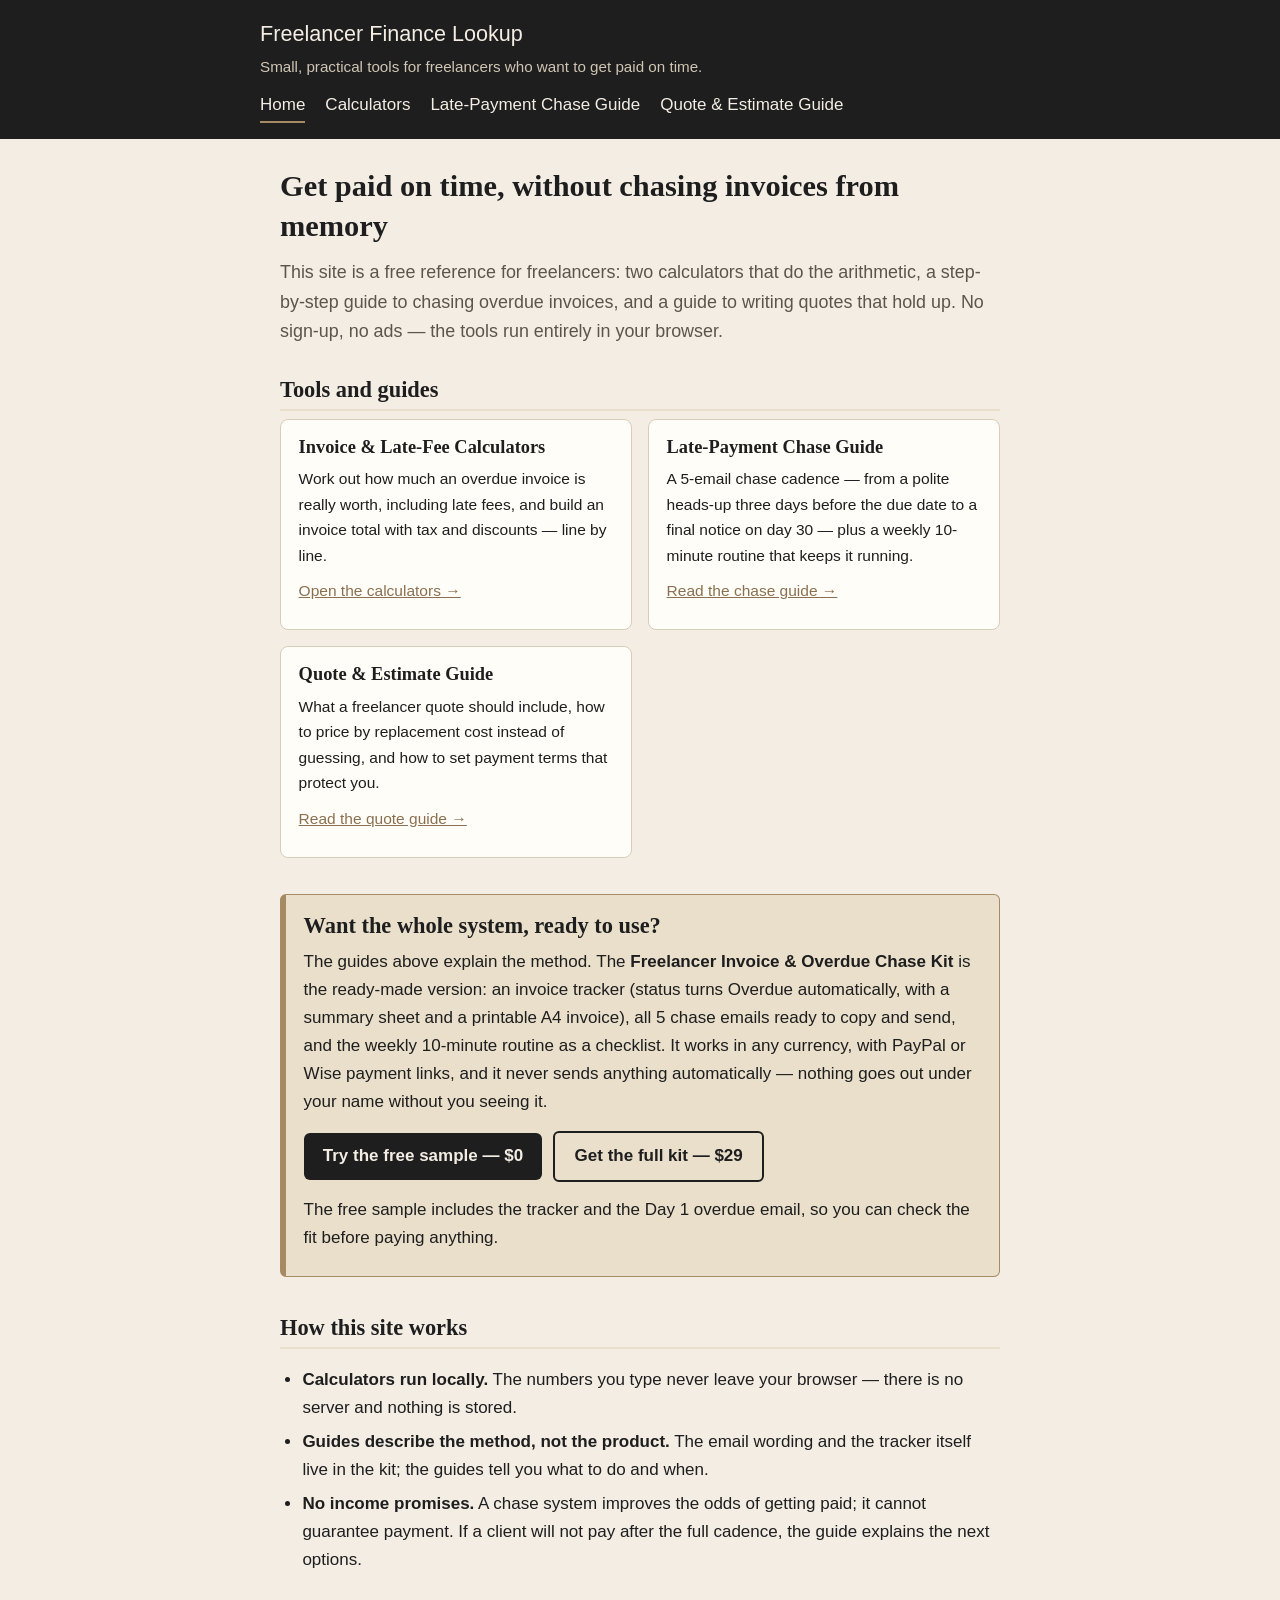
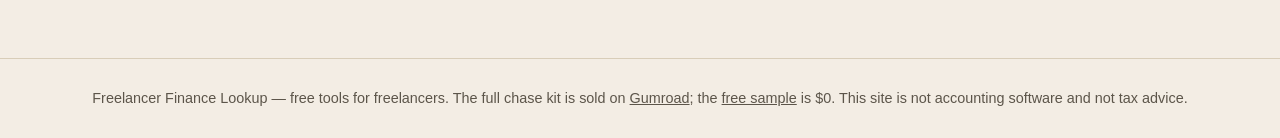
==== index.html @ ab3d8804 "Initial site: freelancer invoice tools" ====
<!DOCTYPE html>
<html lang="en">
<head>
<meta charset="utf-8">
<meta name="viewport" content="width=device-width, initial-scale=1">
<title>Freelancer Finance Lookup — Invoice, Quote &amp; Late-Payment Tools</title>
<meta name="description" content="Free lookup tools and guides for freelancers: calculate late fees and invoice totals, follow a 5-email late-payment chase cadence, and write quotes that get paid.">
<link rel="stylesheet" href="styles.css">
</head>
<body>
<header class="site-header">
  <div class="wrap">
    <p class="site-title"><a href="index.html">Freelancer Finance Lookup</a></p>
    <p class="site-tagline">Small, practical tools for freelancers who want to get paid on time.</p>
    <nav class="site-nav" aria-label="Main navigation">
      <a href="index.html" aria-current="page">Home</a>
      <a href="calculators.html">Calculators</a>
      <a href="chase-guide.html">Late-Payment Chase Guide</a>
      <a href="quote-guide.html">Quote &amp; Estimate Guide</a>
    </nav>
  </div>
</header>

<main>
  <h1>Get paid on time, without chasing invoices from memory</h1>
  <p class="lede">This site is a free reference for freelancers: two calculators that do the arithmetic, a step-by-step guide to chasing overdue invoices, and a guide to writing quotes that hold up. No sign-up, no ads — the tools run entirely in your browser.</p>

  <section aria-labelledby="tools-heading">
    <h2 id="tools-heading">Tools and guides</h2>
    <div class="tool-grid">
      <article class="tool-card">
        <h3><a href="calculators.html">Invoice &amp; Late-Fee Calculators</a></h3>
        <p>Work out how much an overdue invoice is really worth, including late fees, and build an invoice total with tax and discounts — line by line.</p>
        <p><a href="calculators.html">Open the calculators &rarr;</a></p>
      </article>
      <article class="tool-card">
        <h3><a href="chase-guide.html">Late-Payment Chase Guide</a></h3>
        <p>A 5-email chase cadence — from a polite heads-up three days before the due date to a final notice on day 30 — plus a weekly 10-minute routine that keeps it running.</p>
        <p><a href="chase-guide.html">Read the chase guide &rarr;</a></p>
      </article>
      <article class="tool-card">
        <h3><a href="quote-guide.html">Quote &amp; Estimate Guide</a></h3>
        <p>What a freelancer quote should include, how to price by replacement cost instead of guessing, and how to set payment terms that protect you.</p>
        <p><a href="quote-guide.html">Read the quote guide &rarr;</a></p>
      </article>
    </div>
  </section>

  <section class="cta" aria-labelledby="kit-heading">
    <h2 id="kit-heading">Want the whole system, ready to use?</h2>
    <p>The guides above explain the method. The <strong>Freelancer Invoice &amp; Overdue Chase Kit</strong> is the ready-made version: an invoice tracker (status turns Overdue automatically, with a summary sheet and a printable A4 invoice), all 5 chase emails ready to copy and send, and the weekly 10-minute routine as a checklist. It works in any currency, with PayPal or Wise payment links, and it never sends anything automatically — nothing goes out under your name without you seeing it.</p>
    <p><a class="cta-button" href="https://kitkit2.gumroad.com/l/rjaklp">Try the free sample — $0</a>
    <a class="cta-button secondary" href="https://kitkit2.gumroad.com/l/wztca">Get the full kit — $29</a></p>
    <p>The free sample includes the tracker and the Day 1 overdue email, so you can check the fit before paying anything.</p>
  </section>

  <section aria-labelledby="how-heading">
    <h2 id="how-heading">How this site works</h2>
    <ul>
      <li><strong>Calculators run locally.</strong> The numbers you type never leave your browser — there is no server and nothing is stored.</li>
      <li><strong>Guides describe the method, not the product.</strong> The email wording and the tracker itself live in the kit; the guides tell you what to do and when.</li>
      <li><strong>No income promises.</strong> A chase system improves the odds of getting paid; it cannot guarantee payment. If a client will not pay after the full cadence, the guide explains the next options.</li>
    </ul>
  </section>
</main>

<footer class="site-footer">
  <p>Freelancer Finance Lookup — free tools for freelancers. The full chase kit is sold on <a href="https://kitkit2.gumroad.com/l/wztca">Gumroad</a>; the <a href="https://kitkit2.gumroad.com/l/rjaklp">free sample</a> is $0. This site is not accounting software and not tax advice.</p>
</footer>
</body>
</html>
---- styles.css ----
/* Freelancer Finance Lookup — shared styles.
   Palette: paper #F3EDE4, ink #1E1E1E, tan #A68A64. CSS only, no images. */

:root {
  --paper: #F3EDE4;
  --card: #FFFDF8;
  --ink: #1E1E1E;
  --muted: #5C554A;
  --tan: #A68A64;
  --tan-dark: #8A7050;
  --tan-light: #E9DFCB;
  --border: #D8CDB8;
  --green: #2E6B3A;
}

* { box-sizing: border-box; }

body {
  margin: 0;
  background: var(--paper);
  color: var(--ink);
  font-family: -apple-system, BlinkMacSystemFont, "Segoe UI", Roboto, Helvetica, Arial, sans-serif;
  font-size: 17px;
  line-height: 1.65;
}

h1, h2, h3 {
  font-family: Georgia, "Times New Roman", serif;
  line-height: 1.3;
}

a { color: var(--tan-dark); }
a:hover { color: var(--ink); }

/* --- Header / nav --- */
.site-header {
  background: var(--ink);
  color: var(--paper);
  padding: 1rem 1.25rem;
}
.site-header .wrap {
  max-width: 760px;
  margin: 0 auto;
}
.site-title {
  margin: 0;
  font-size: 1.35rem;
}
.site-title a {
  color: var(--paper);
  text-decoration: none;
}
.site-title a:hover { color: var(--tan-light); }
.site-tagline {
  margin: 0.15rem 0 0.75rem;
  color: #CFC6B4;
  font-size: 0.95rem;
}
.site-nav {
  display: flex;
  flex-wrap: wrap;
  gap: 0.25rem 1.25rem;
}
.site-nav a {
  color: var(--paper);
  text-decoration: none;
  border-bottom: 2px solid transparent;
  padding-bottom: 2px;
}
.site-nav a:hover, .site-nav a[aria-current="page"] {
  border-bottom-color: var(--tan);
}

/* --- Layout --- */
main {
  max-width: 760px;
  margin: 0 auto;
  padding: 1.5rem 1.25rem 3rem;
}
section { margin-bottom: 2.25rem; }
h1 { font-size: 1.9rem; margin: 0.25rem 0 0.75rem; }
h2 { font-size: 1.4rem; margin: 1.75rem 0 0.5rem; border-bottom: 2px solid var(--tan-light); padding-bottom: 0.3rem; }
h3 { font-size: 1.15rem; margin: 1.25rem 0 0.4rem; }
p { margin: 0.5rem 0; }
ul, ol { padding-left: 1.4rem; }
li { margin-bottom: 0.35rem; }
.lede { font-size: 1.12rem; color: var(--muted); }

/* --- Cards (home index) --- */
.tool-grid {
  display: grid;
  grid-template-columns: 1fr;
  gap: 1rem;
}
@media (min-width: 600px) {
  .tool-grid { grid-template-columns: 1fr 1fr; }
}
.tool-card {
  background: var(--card);
  border: 1px solid var(--border);
  border-radius: 8px;
  padding: 1rem 1.1rem;
}
.tool-card h3 { margin-top: 0; }
.tool-card h3 a { color: var(--ink); text-decoration: none; }
.tool-card h3 a:hover { color: var(--tan-dark); }
.tool-card p { margin: 0.3rem 0 0.6rem; font-size: 0.97rem; }

/* --- Product callout --- */
.cta {
  background: var(--tan-light);
  border: 1px solid var(--tan);
  border-left: 6px solid var(--tan);
  border-radius: 6px;
  padding: 1rem 1.1rem;
}
.cta h2, .cta h3 { border: none; margin-top: 0; padding: 0; }
.cta .price { font-weight: bold; }
.cta-button {
  display: inline-block;
  background: var(--ink);
  color: var(--paper);
  text-decoration: none;
  font-weight: bold;
  padding: 0.6rem 1.2rem;
  border-radius: 6px;
  margin: 0.4rem 0.4rem 0.4rem 0;
}
.cta-button:hover { background: var(--tan-dark); color: var(--paper); }
.cta-button.secondary {
  background: transparent;
  color: var(--ink);
  border: 2px solid var(--ink);
}
.cta-button.secondary:hover { background: var(--ink); color: var(--paper); }

/* --- Steps / cadence --- */
.step-list { list-style: none; padding: 0; }
.step-list li {
  background: var(--card);
  border: 1px solid var(--border);
  border-radius: 6px;
  padding: 0.8rem 1rem;
  margin-bottom: 0.75rem;
}
.step-list .step-when {
  display: block;
  font-weight: bold;
  color: var(--tan-dark);
  font-size: 0.95rem;
  text-transform: uppercase;
  letter-spacing: 0.03em;
}

/* --- Forms / calculators --- */
.calc {
  background: var(--card);
  border: 1px solid var(--border);
  border-radius: 8px;
  padding: 1.1rem 1.2rem;
  margin-bottom: 2rem;
}
.calc h2 { border: none; margin-top: 0; padding: 0; }
.field { margin-bottom: 0.9rem; }
.field label { display: block; font-weight: bold; margin-bottom: 0.25rem; }
.field .hint { font-weight: normal; color: var(--muted); font-size: 0.9rem; }
.field input, .field select {
  width: 100%;
  max-width: 320px;
  padding: 0.5rem 0.6rem;
  font-size: 1rem;
  border: 1px solid var(--border);
  border-radius: 5px;
  background: #fff;
}
.field-row { display: flex; flex-wrap: wrap; gap: 0.75rem; }
.field-row .field { flex: 1 1 140px; }
button {
  font-size: 1rem;
  font-weight: bold;
  background: var(--ink);
  color: var(--paper);
  border: none;
  border-radius: 6px;
  padding: 0.6rem 1.2rem;
  cursor: pointer;
}
button:hover { background: var(--tan-dark); }
button.small {
  background: transparent;
  color: var(--tan-dark);
  border: 1px solid var(--tan);
  padding: 0.3rem 0.7rem;
  font-size: 0.9rem;
}
button.small:hover { background: var(--tan-light); color: var(--ink); }
.result {
  margin-top: 1rem;
  padding: 0.9rem 1rem;
  border: 1px solid var(--tan);
  border-left: 6px solid var(--tan);
  border-radius: 6px;
  background: var(--paper);
}
.result[hidden] { display: none; }
.result .total-line { font-size: 1.25rem; font-weight: bold; }
.result dl { margin: 0.4rem 0 0; }
.result dt { font-weight: bold; display: inline; }
.result dt::after { content: ": "; }
.result dd { display: inline; margin: 0; }
.result dd::after { content: ""; display: block; margin-bottom: 0.25rem; }
.error { color: #9B2C2C; font-weight: bold; }

table.line-items { width: 100%; border-collapse: collapse; margin-bottom: 0.75rem; }
table.line-items th, table.line-items td {
  border-bottom: 1px solid var(--border);
  padding: 0.4rem 0.3rem;
  text-align: left;
  vertical-align: middle;
}
table.line-items input { width: 100%; padding: 0.4rem; font-size: 0.95rem; border: 1px solid var(--border); border-radius: 4px; }
table.line-items .line-total { font-weight: bold; white-space: nowrap; }
@media (max-width: 560px) {
  table.line-items th:nth-child(1), table.line-items td:nth-child(1) { width: 34%; }
}

/* --- Footer --- */
.site-footer {
  border-top: 1px solid var(--border);
  padding: 1.25rem;
  color: var(--muted);
  font-size: 0.9rem;
  text-align: center;
}
.site-footer a { color: var(--muted); }
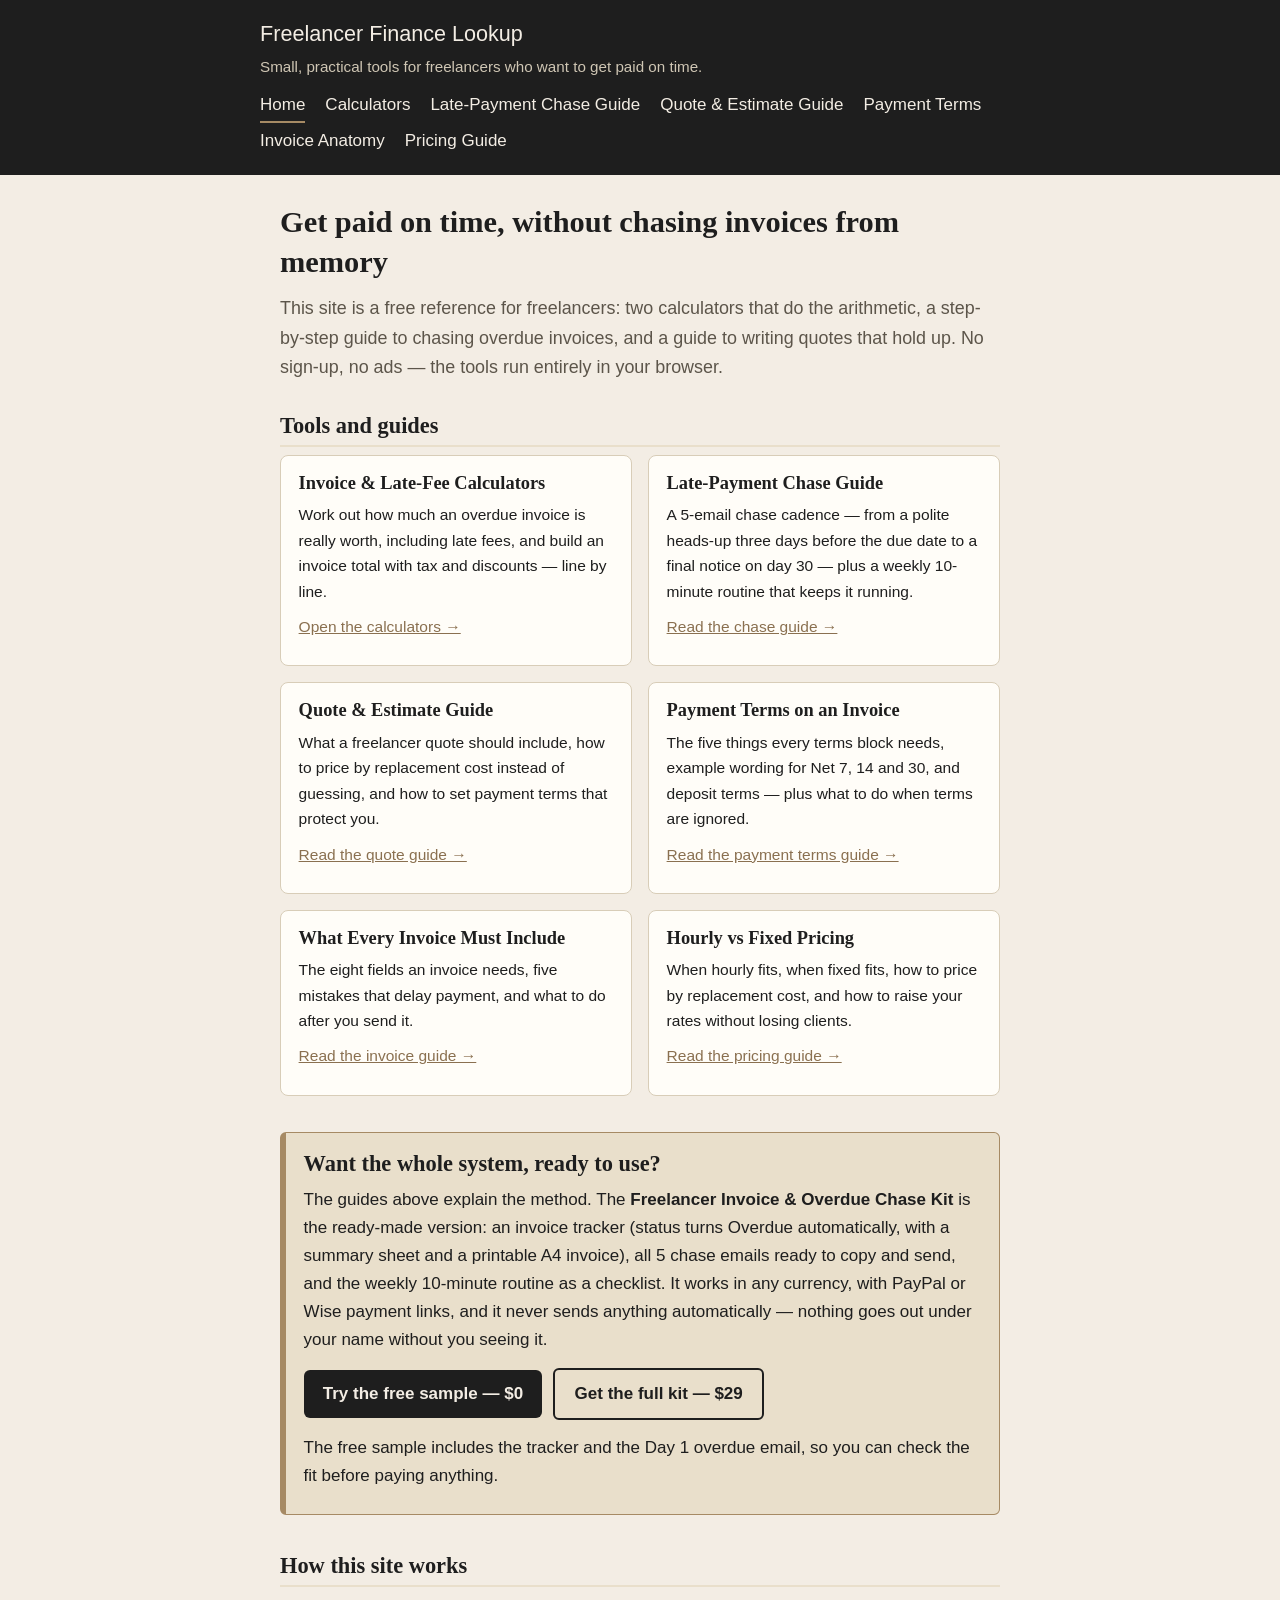
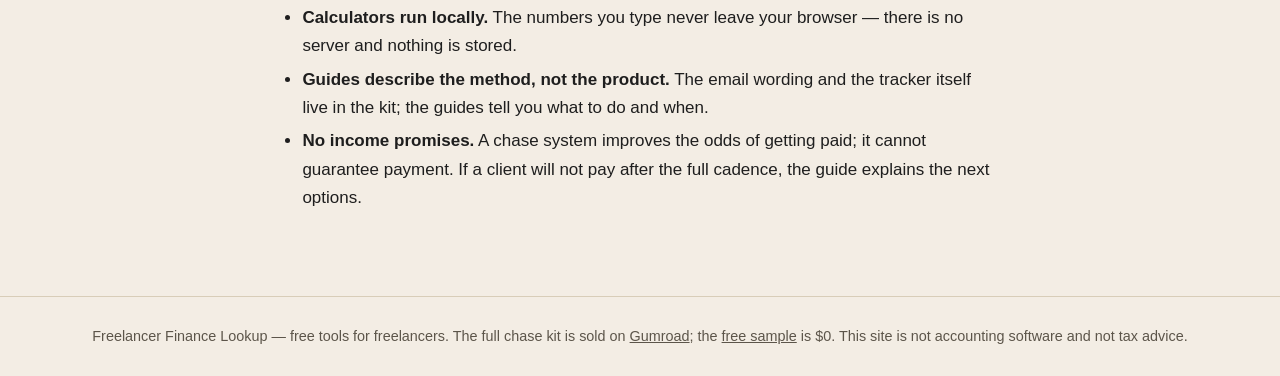
==== commit 35f45d7f: "Add 3 guides: payment terms, invoice anatomy, pricing" ====
--- a/index.html
+++ b/index.html
@@ -17,6 +17,9 @@
       <a href="calculators.html">Calculators</a>
       <a href="chase-guide.html">Late-Payment Chase Guide</a>
       <a href="quote-guide.html">Quote &amp; Estimate Guide</a>
+      <a href="payment-terms.html">Payment Terms</a>
+      <a href="invoice-anatomy.html">Invoice Anatomy</a>
+      <a href="pricing-freelance-work.html">Pricing Guide</a>
     </nav>
   </div>
 </header>
@@ -42,6 +45,21 @@
         <h3><a href="quote-guide.html">Quote &amp; Estimate Guide</a></h3>
         <p>What a freelancer quote should include, how to price by replacement cost instead of guessing, and how to set payment terms that protect you.</p>
         <p><a href="quote-guide.html">Read the quote guide &rarr;</a></p>
+      </article>
+      <article class="tool-card">
+        <h3><a href="payment-terms.html">Payment Terms on an Invoice</a></h3>
+        <p>The five things every terms block needs, example wording for Net 7, 14 and 30, and deposit terms — plus what to do when terms are ignored.</p>
+        <p><a href="payment-terms.html">Read the payment terms guide &rarr;</a></p>
+      </article>
+      <article class="tool-card">
+        <h3><a href="invoice-anatomy.html">What Every Invoice Must Include</a></h3>
+        <p>The eight fields an invoice needs, five mistakes that delay payment, and what to do after you send it.</p>
+        <p><a href="invoice-anatomy.html">Read the invoice guide &rarr;</a></p>
+      </article>
+      <article class="tool-card">
+        <h3><a href="pricing-freelance-work.html">Hourly vs Fixed Pricing</a></h3>
+        <p>When hourly fits, when fixed fits, how to price by replacement cost, and how to raise your rates without losing clients.</p>
+        <p><a href="pricing-freelance-work.html">Read the pricing guide &rarr;</a></p>
       </article>
     </div>
   </section>
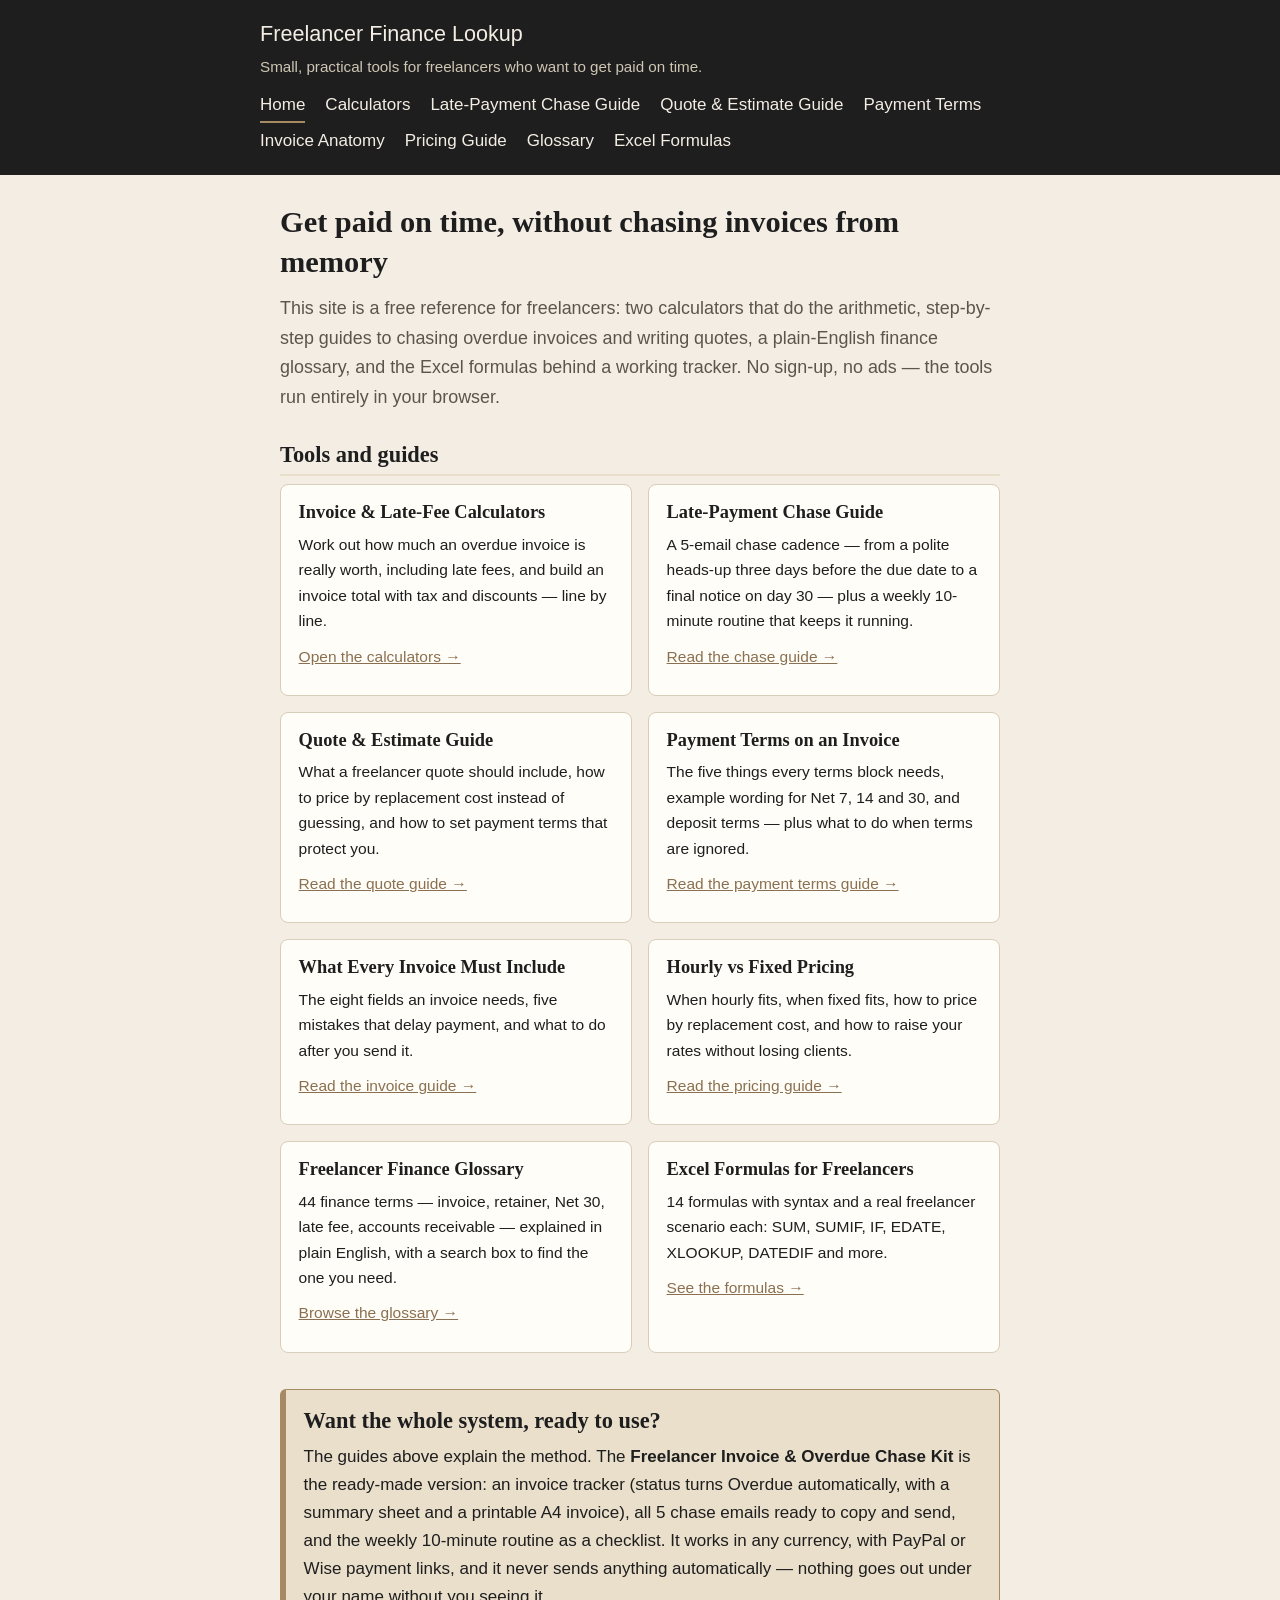
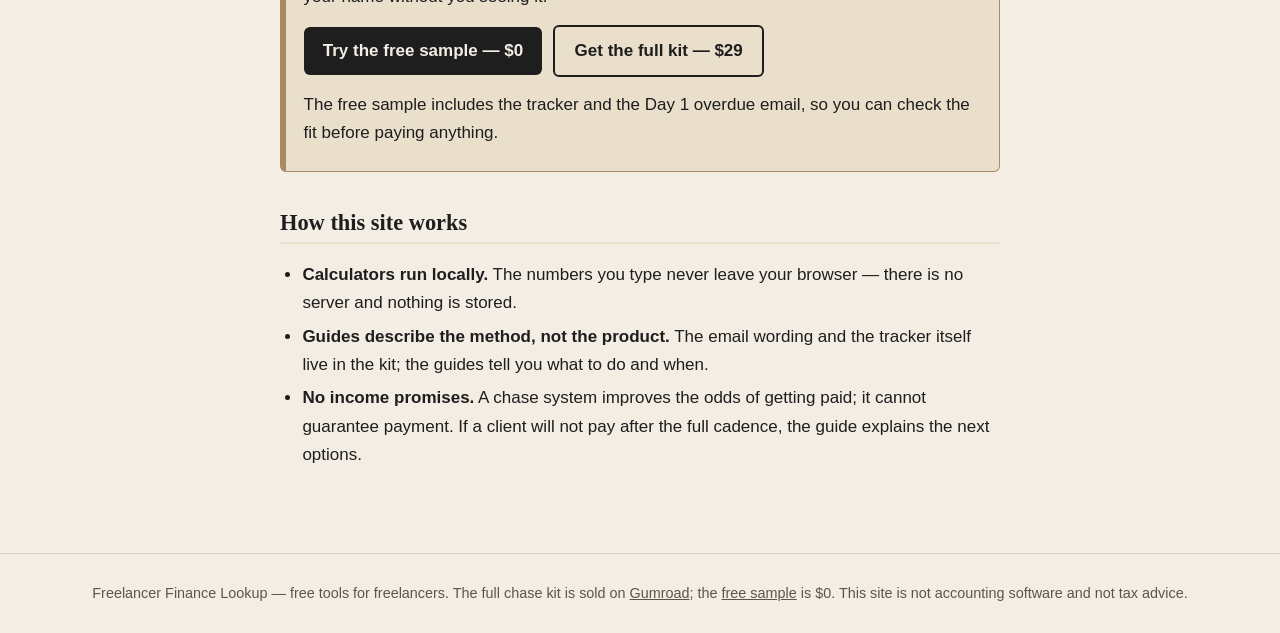
==== commit ebc88a41: "Add glossary and Excel formulas pages" ====
--- a/index.html
+++ b/index.html
@@ -20,13 +20,15 @@
       <a href="payment-terms.html">Payment Terms</a>
       <a href="invoice-anatomy.html">Invoice Anatomy</a>
       <a href="pricing-freelance-work.html">Pricing Guide</a>
+      <a href="glossary.html">Glossary</a>
+      <a href="excel-formulas.html">Excel Formulas</a>
     </nav>
   </div>
 </header>
 
 <main>
   <h1>Get paid on time, without chasing invoices from memory</h1>
-  <p class="lede">This site is a free reference for freelancers: two calculators that do the arithmetic, a step-by-step guide to chasing overdue invoices, and a guide to writing quotes that hold up. No sign-up, no ads — the tools run entirely in your browser.</p>
+  <p class="lede">This site is a free reference for freelancers: two calculators that do the arithmetic, step-by-step guides to chasing overdue invoices and writing quotes, a plain-English finance glossary, and the Excel formulas behind a working tracker. No sign-up, no ads — the tools run entirely in your browser.</p>
 
   <section aria-labelledby="tools-heading">
     <h2 id="tools-heading">Tools and guides</h2>
@@ -61,6 +63,16 @@
         <p>When hourly fits, when fixed fits, how to price by replacement cost, and how to raise your rates without losing clients.</p>
         <p><a href="pricing-freelance-work.html">Read the pricing guide &rarr;</a></p>
       </article>
+      <article class="tool-card">
+        <h3><a href="glossary.html">Freelancer Finance Glossary</a></h3>
+        <p>44 finance terms — invoice, retainer, Net 30, late fee, accounts receivable — explained in plain English, with a search box to find the one you need.</p>
+        <p><a href="glossary.html">Browse the glossary &rarr;</a></p>
+      </article>
+      <article class="tool-card">
+        <h3><a href="excel-formulas.html">Excel Formulas for Freelancers</a></h3>
+        <p>14 formulas with syntax and a real freelancer scenario each: SUM, SUMIF, IF, EDATE, XLOOKUP, DATEDIF and more.</p>
+        <p><a href="excel-formulas.html">See the formulas &rarr;</a></p>
+      </article>
     </div>
   </section>
 
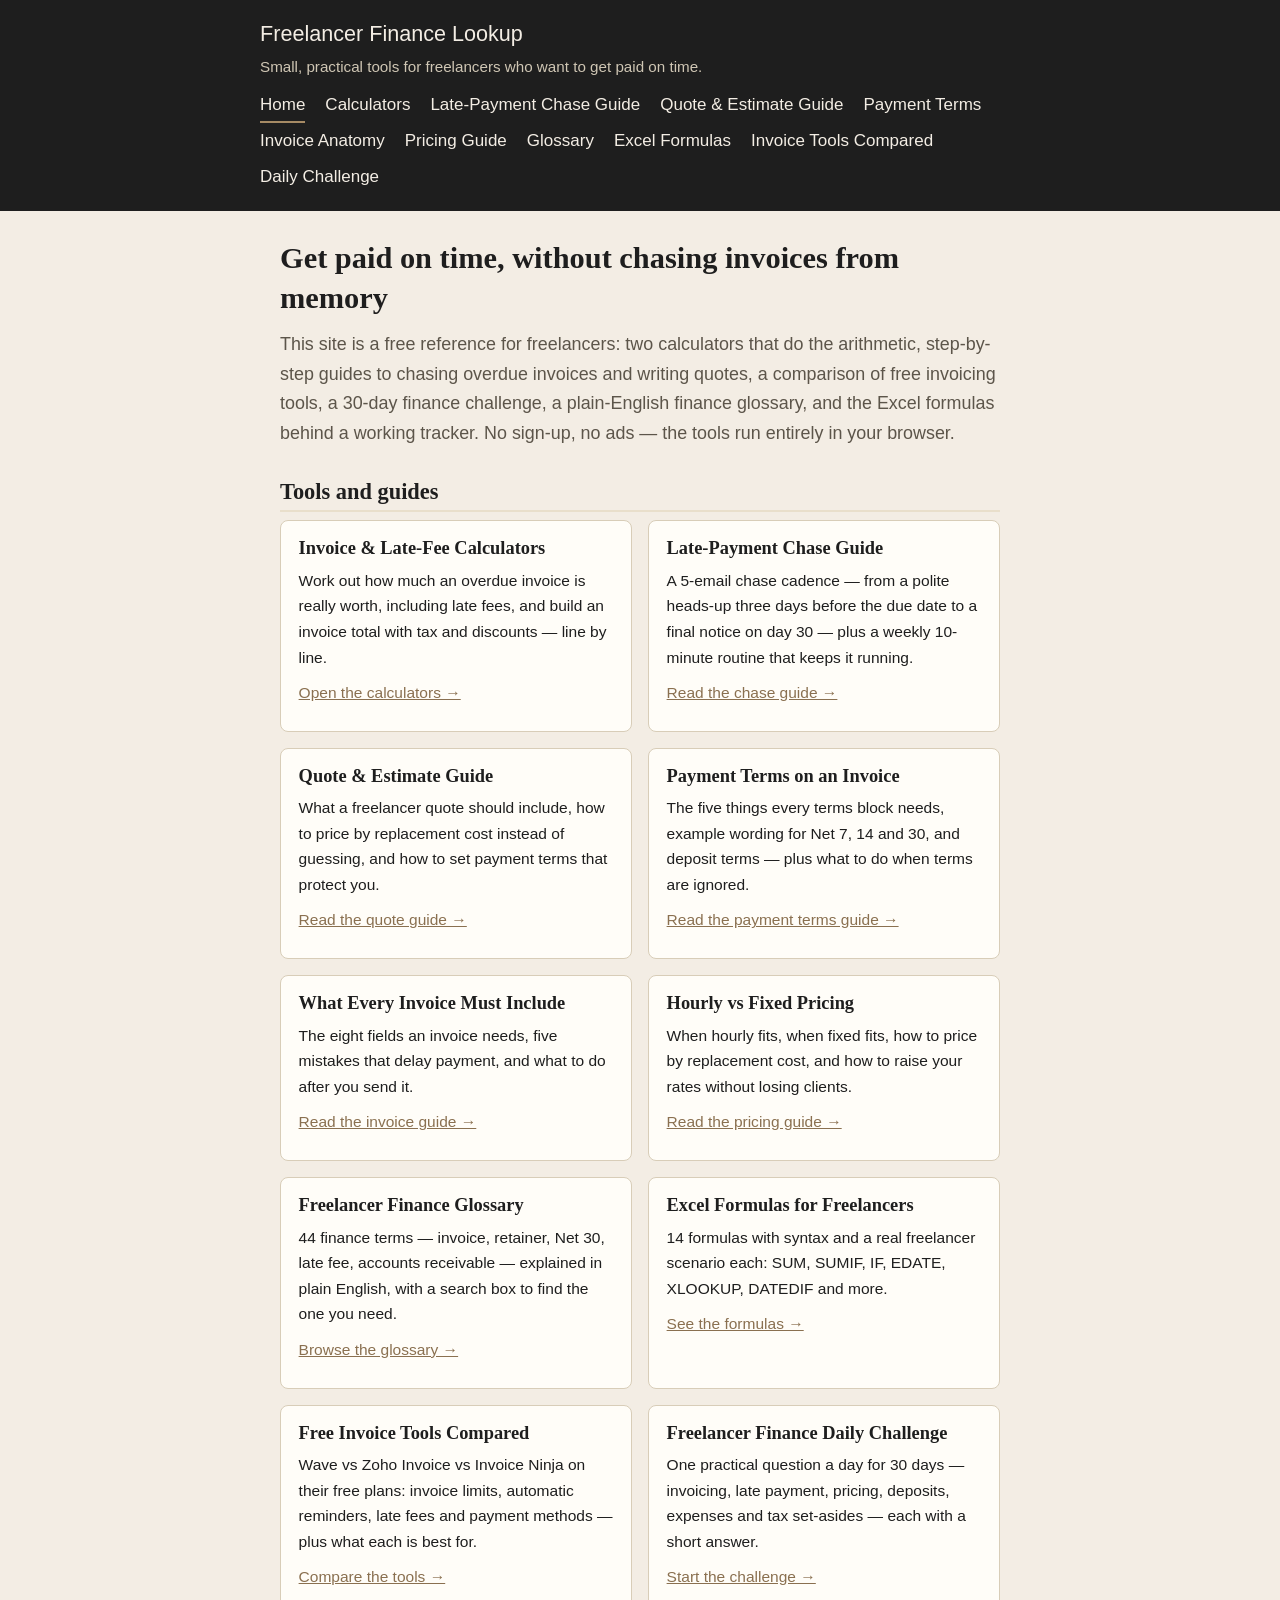
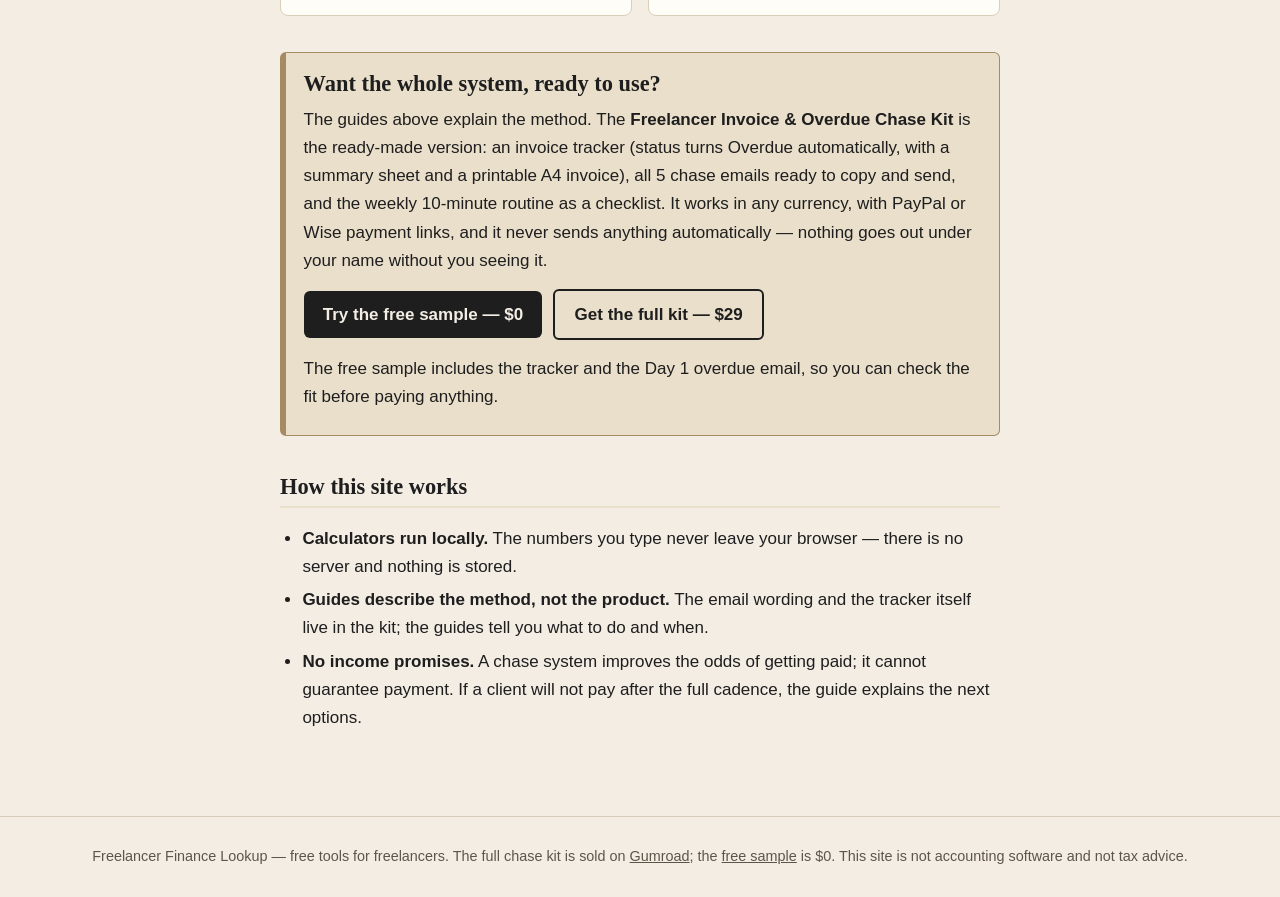
==== commit f349670e: "Add comparison + daily-challenge pages (K2-7, K2-8); 11 pages total" ====
--- a/index.html
+++ b/index.html
@@ -22,13 +22,15 @@
       <a href="pricing-freelance-work.html">Pricing Guide</a>
       <a href="glossary.html">Glossary</a>
       <a href="excel-formulas.html">Excel Formulas</a>
+          <a href="invoice-tools-compared.html">Invoice Tools Compared</a>
+      <a href="daily-challenge.html">Daily Challenge</a>
     </nav>
   </div>
 </header>
 
 <main>
   <h1>Get paid on time, without chasing invoices from memory</h1>
-  <p class="lede">This site is a free reference for freelancers: two calculators that do the arithmetic, step-by-step guides to chasing overdue invoices and writing quotes, a plain-English finance glossary, and the Excel formulas behind a working tracker. No sign-up, no ads — the tools run entirely in your browser.</p>
+  <p class="lede">This site is a free reference for freelancers: two calculators that do the arithmetic, step-by-step guides to chasing overdue invoices and writing quotes, a comparison of free invoicing tools, a 30-day finance challenge, a plain-English finance glossary, and the Excel formulas behind a working tracker. No sign-up, no ads — the tools run entirely in your browser.</p>
 
   <section aria-labelledby="tools-heading">
     <h2 id="tools-heading">Tools and guides</h2>
@@ -73,6 +75,16 @@
         <p>14 formulas with syntax and a real freelancer scenario each: SUM, SUMIF, IF, EDATE, XLOOKUP, DATEDIF and more.</p>
         <p><a href="excel-formulas.html">See the formulas &rarr;</a></p>
       </article>
+      <article class="tool-card">
+        <h3><a href="invoice-tools-compared.html">Free Invoice Tools Compared</a></h3>
+        <p>Wave vs Zoho Invoice vs Invoice Ninja on their free plans: invoice limits, automatic reminders, late fees and payment methods — plus what each is best for.</p>
+        <p><a href="invoice-tools-compared.html">Compare the tools &rarr;</a></p>
+      </article>
+      <article class="tool-card">
+        <h3><a href="daily-challenge.html">Freelancer Finance Daily Challenge</a></h3>
+        <p>One practical question a day for 30 days — invoicing, late payment, pricing, deposits, expenses and tax set-asides — each with a short answer.</p>
+        <p><a href="daily-challenge.html">Start the challenge &rarr;</a></p>
+      </article>
     </div>
   </section>
 
--- a/styles.css
+++ b/styles.css
@@ -224,6 +224,37 @@
   table.line-items th:nth-child(1), table.line-items td:nth-child(1) { width: 34%; }
 }
 
+/* --- Comparison table --- */
+.table-scroll { overflow-x: auto; }
+table.compare { width: 100%; border-collapse: collapse; margin-bottom: 1rem; font-size: 0.97rem; }
+table.compare th, table.compare td {
+  border: 1px solid var(--border);
+  padding: 0.55rem 0.6rem;
+  text-align: left;
+  vertical-align: top;
+}
+table.compare th { background: var(--tan-light); }
+table.compare td:first-child { font-weight: bold; white-space: nowrap; }
+@media (max-width: 560px) {
+  table.compare { font-size: 0.9rem; }
+}
+
+/* --- Daily challenge --- */
+.challenge-list details {
+  background: var(--card);
+  border: 1px solid var(--border);
+  border-radius: 6px;
+  padding: 0.8rem 1rem;
+  margin-bottom: 0.75rem;
+}
+.challenge-list summary {
+  font-weight: bold;
+  cursor: pointer;
+  color: var(--tan-dark);
+}
+.challenge-list summary:hover { color: var(--ink); }
+.challenge-list details p { margin: 0.5rem 0 0; }
+
 /* --- Footer --- */
 .site-footer {
   border-top: 1px solid var(--border);
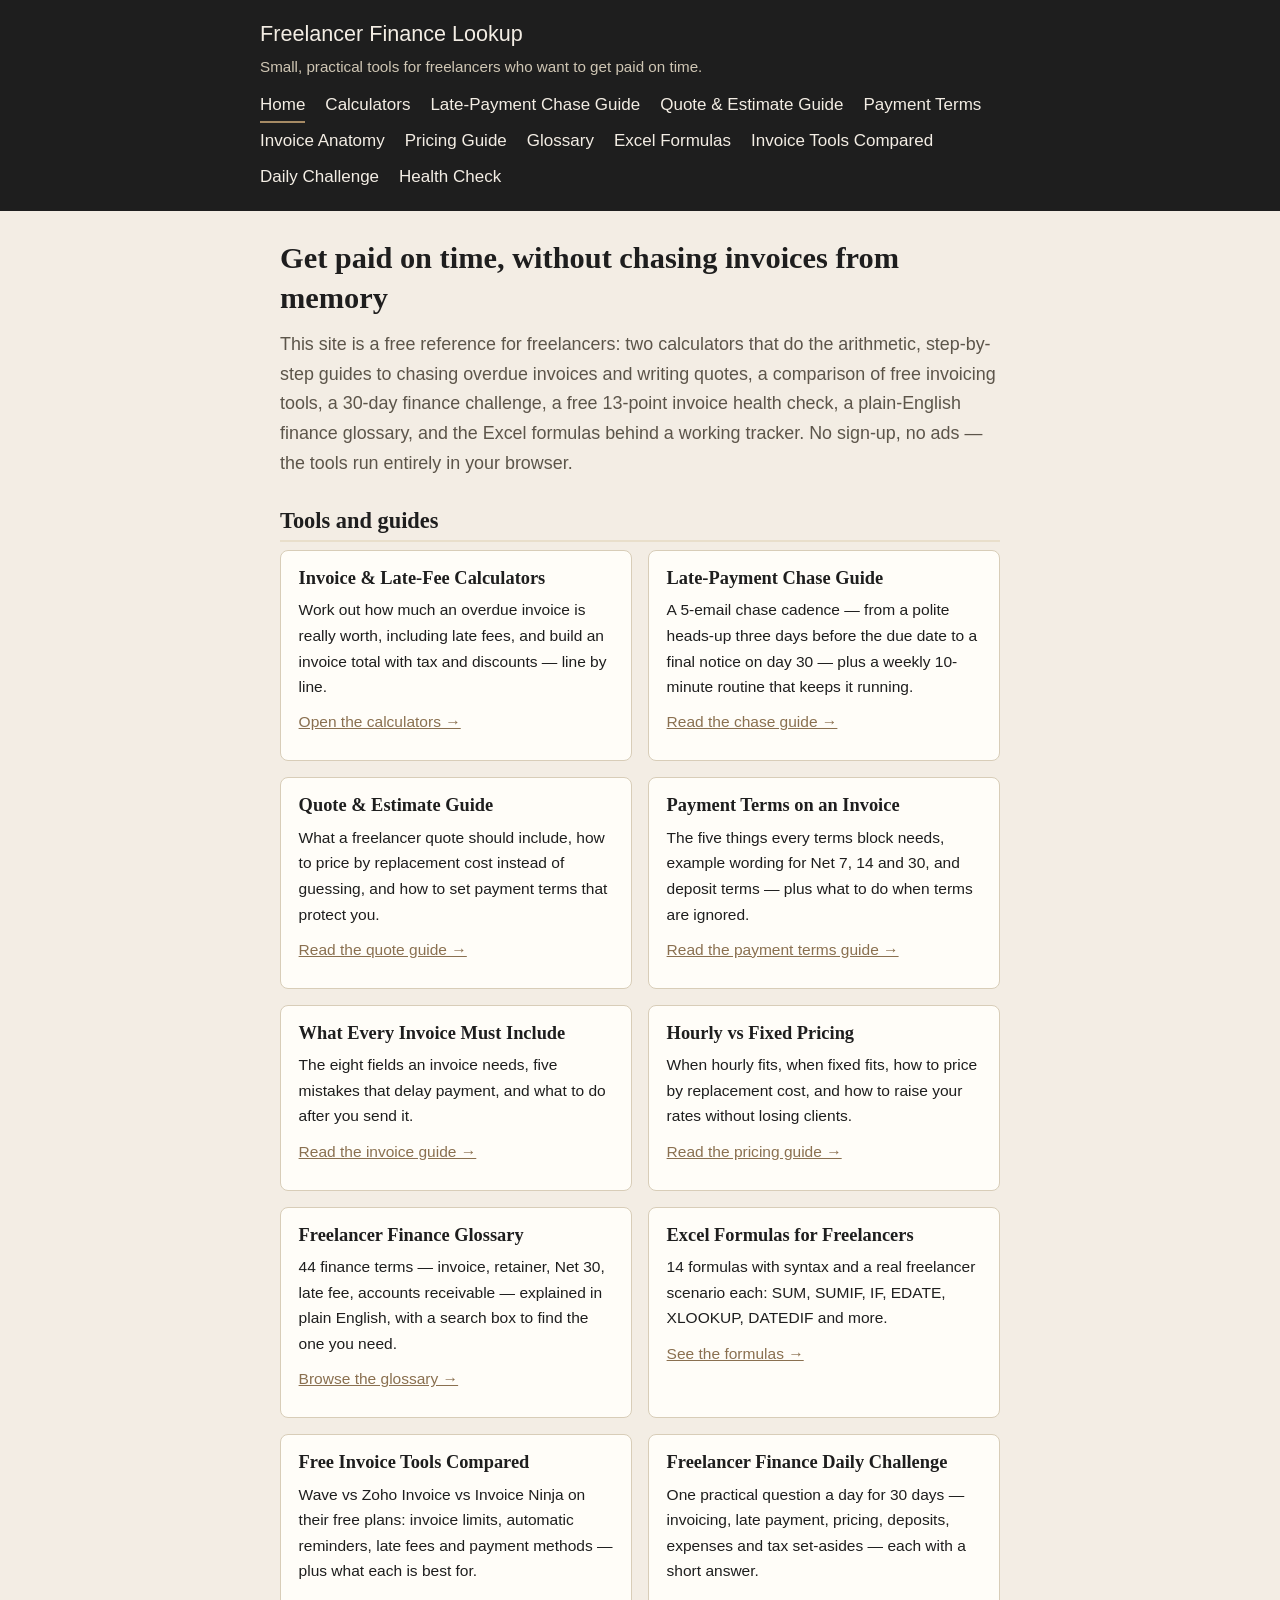
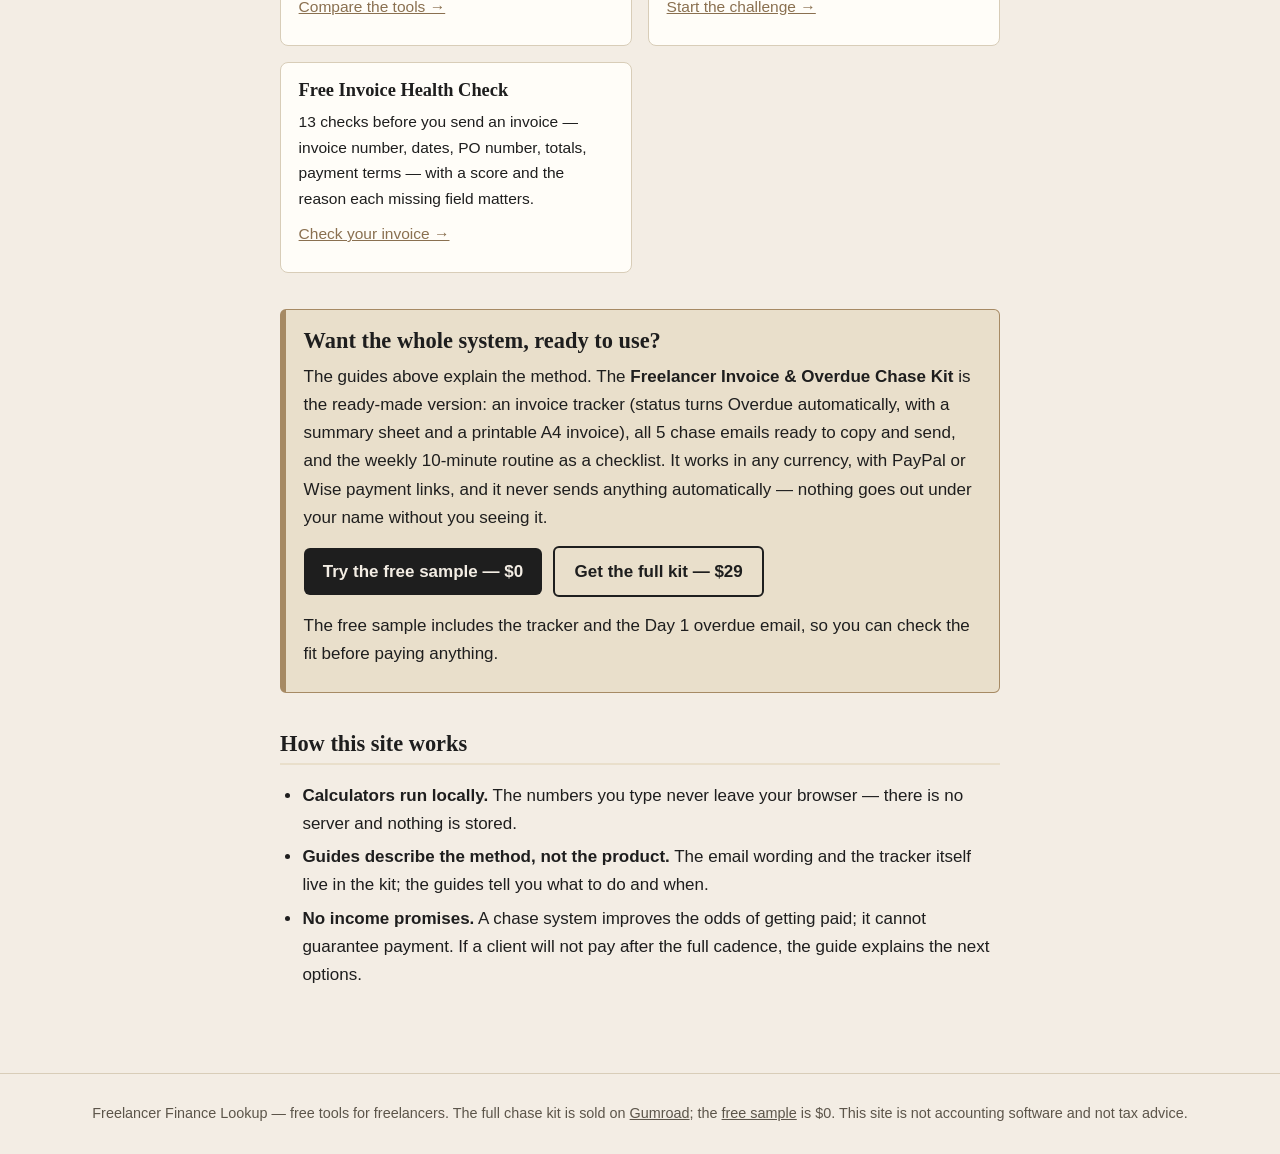
==== commit 9abcdd7e: "Add free invoice health check page; 12 pages total" ====
--- a/index.html
+++ b/index.html
@@ -24,13 +24,14 @@
       <a href="excel-formulas.html">Excel Formulas</a>
           <a href="invoice-tools-compared.html">Invoice Tools Compared</a>
       <a href="daily-challenge.html">Daily Challenge</a>
+      <a href="invoice-health-check.html">Health Check</a>
     </nav>
   </div>
 </header>
 
 <main>
   <h1>Get paid on time, without chasing invoices from memory</h1>
-  <p class="lede">This site is a free reference for freelancers: two calculators that do the arithmetic, step-by-step guides to chasing overdue invoices and writing quotes, a comparison of free invoicing tools, a 30-day finance challenge, a plain-English finance glossary, and the Excel formulas behind a working tracker. No sign-up, no ads — the tools run entirely in your browser.</p>
+  <p class="lede">This site is a free reference for freelancers: two calculators that do the arithmetic, step-by-step guides to chasing overdue invoices and writing quotes, a comparison of free invoicing tools, a 30-day finance challenge, a free 13-point invoice health check, a plain-English finance glossary, and the Excel formulas behind a working tracker. No sign-up, no ads — the tools run entirely in your browser.</p>
 
   <section aria-labelledby="tools-heading">
     <h2 id="tools-heading">Tools and guides</h2>
@@ -85,6 +86,11 @@
         <p>One practical question a day for 30 days — invoicing, late payment, pricing, deposits, expenses and tax set-asides — each with a short answer.</p>
         <p><a href="daily-challenge.html">Start the challenge &rarr;</a></p>
       </article>
+      <article class="tool-card">
+        <h3><a href="invoice-health-check.html">Free Invoice Health Check</a></h3>
+        <p>13 checks before you send an invoice — invoice number, dates, PO number, totals, payment terms — with a score and the reason each missing field matters.</p>
+        <p><a href="invoice-health-check.html">Check your invoice &rarr;</a></p>
+      </article>
     </div>
   </section>
 
--- a/styles.css
+++ b/styles.css
@@ -264,3 +264,18 @@
   text-align: center;
 }
 .site-footer a { color: var(--muted); }
+
+/* --- Invoice health check --- */
+.check-list { list-style: none; padding: 0; }
+.check-list li {
+  background: var(--card);
+  border: 1px solid var(--border);
+  border-radius: 6px;
+  padding: 0.7rem 1rem;
+  margin-bottom: 0.6rem;
+}
+.check-list li.checked { border-left: 6px solid var(--green); }
+.check-list label { display: block; cursor: pointer; }
+.check-list input[type="checkbox"] { margin-right: 0.4rem; }
+.check-list .why { margin: 0.4rem 0 0 1.5rem; font-size: 0.92rem; color: var(--muted); }
+.check-list li.checked .why { display: none; }
